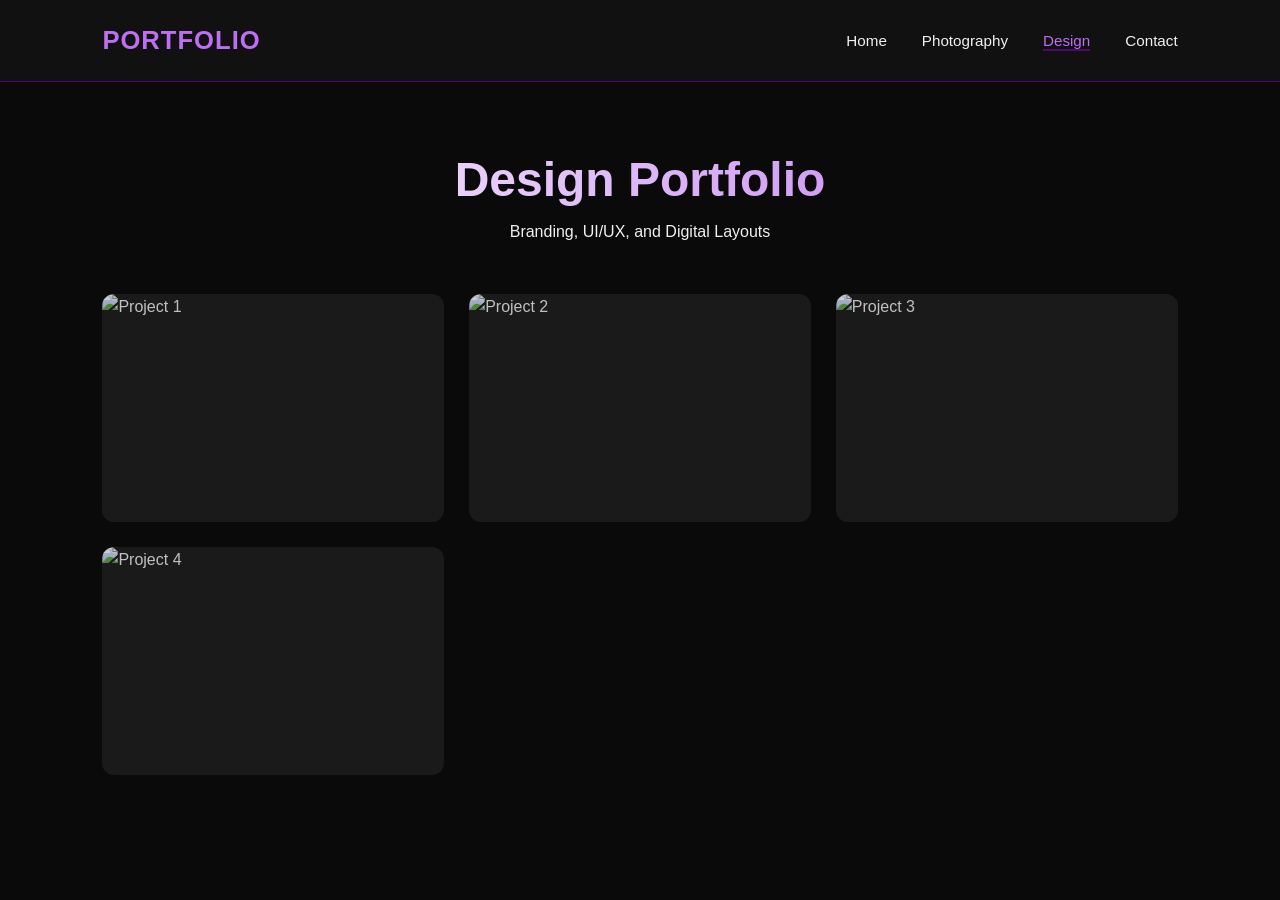
==== design.html @ a0b6dbf7 "Add files via upload" ====
<!DOCTYPE html>
<html lang="en">
<head>
    <meta charset="UTF-8">
    <meta name="viewport" content="width=device-width, initial-scale=1.0">
    <title>Design Portfolio | Portfolio</title>
    <link rel="stylesheet" href="style.css">
</head>
<body>
    <nav>
        <div class="logo">PORTFOLIO</div>
        <ul>
            <li><a href="index.html">Home</a></li>
            <li><a href="photography.html">Photography</a></li>
            <li><a href="design.html">Design</a></li>
            <li><a href="contact.html">Contact</a></li>
        </ul>
    </nav>

    <div class="gallery-container">
        <header class="gallery-header">
            <h1>Design Portfolio</h1>
            <p>Branding, UI/UX, and Digital Layouts</p>
        </header>

        <div class="gallery-grid design-rect">
            <div class="gallery-item"><img src="design1.jpg" alt="Project 1"></div>
            <div class="gallery-item"><img src="design2.jpg" alt="Project 2"></div>
            <div class="gallery-item"><img src="design3.jpg" alt="Project 3"></div>
            <div class="gallery-item"><img src="design4.jpg" alt="Project 4"></div>
        </div>
    </div>

    <script src="script.js"></script>
</body>
</html>
---- style.css ----
/* --- Global Reset & Variables --- */
:root {
    --bg-dark: #0a0a0a;
    --bg-surface: #121212;
    --primary-purple: #bc6ff1;
    --deep-purple: #892cdc;
    --dark-purple: #52057b;
    --text-main: #f0f0f0;
    --text-dim: #b4aee8;
    --transition: all 0.4s cubic-bezier(0.25, 0.8, 0.25, 1);
}

* {
    margin: 0;
    padding: 0;
    box-sizing: border-box;
    font-family: 'Inter', -apple-system, sans-serif;
}

body {
    background-color: var(--bg-dark);
    color: var(--text-main);
    line-height: 1.6;
    overflow-x: hidden;
}

/* --- Navigation --- */
nav {
    display: flex;
    justify-content: space-between;
    align-items: center;
    padding: 20px 8%;
    background: rgba(18, 18, 18, 0.95);
    backdrop-filter: blur(10px);
    border-bottom: 1px solid var(--dark-purple);
    position: sticky;
    top: 0;
    z-index: 1000;
}

.logo {
    font-size: 1.6rem;
    font-weight: 800;
    color: var(--primary-purple);
    letter-spacing: 1px;
}

nav ul {
    display: flex;
    list-style: none;
}

nav ul li { margin-left: 35px; }

nav a {
    color: var(--text-main);
    text-decoration: none;
    font-size: 0.95rem;
    font-weight: 500;
    transition: var(--transition);
}

nav a:hover {
    color: var(--primary-purple);
    text-shadow: 0 0 8px var(--deep-purple);
}

/* --- Home: Slideshow --- */
.slider {
    width: 100%;
    height: 70vh;
    overflow: hidden;
    position: relative;
}

.slides {
    display: flex;
    width: 500%;
    height: 100%;
    animation: slide 15s infinite ease-in-out;
}

.slides img {
    width: 20%;
    object-fit: cover;
}

@keyframes slide {
    0%, 15% { transform: translateX(0); }
    20%, 35% { transform: translateX(-20%); }
    40%, 55% { transform: translateX(-40%); }
    60%, 75% { transform: translateX(-60%); }
    80%, 95% { transform: translateX(-80%); }
    100% { transform: translateX(0); }
}

/* --- Home: Feature Row --- */
.home-row {
    display: grid;
    grid-template-columns: repeat(auto-fit, minmax(300px, 1fr));
    gap: 40px;
    padding: 80px 8%;
}

.feature-card {
    background: var(--bg-surface);
    padding-bottom: 25px;
    border-radius: 15px;
    overflow: hidden;
    border: 1px solid #222;
    text-align: center;
    transition: var(--transition);
}

.feature-card:hover {
    transform: translateY(-10px);
    border-color: var(--dark-purple);
}

.feature-card img {
    width: 100%;
    height: 250px;
    object-fit: cover;
    border-bottom: 4px solid var(--dark-purple);
}

.feature-card p {
    padding: 20px;
    color: var(--text-dim);
}

/* --- Galleries (Photography & Design) --- */
.gallery-container { padding: 60px 8%; }

.gallery-header {
    margin-bottom: 50px;
    text-align: center;
}

.gallery-header h1 {
    font-size: 3rem;
    background: linear-gradient(to right, #fff, var(--primary-purple));
    -webkit-background-clip: text;
    -webkit-text-fill-color: transparent;
}

.gallery-grid {
    display: grid;
    grid-template-columns: repeat(auto-fill, minmax(320px, 1fr));
    gap: 25px;
}

.gallery-item {
    border-radius: 12px;
    overflow: hidden;
    background: #1a1a1a;
}

.gallery-item img {
    width: 100%;
    display: block;
    transition: var(--transition);
    filter: brightness(0.8);
}

/* Photography Square look / Design Rectangle look */
.photo-grid img { aspect-ratio: 1 / 1; object-fit: cover; }
.design-rect img { aspect-ratio: 3 / 2; object-fit: cover; }

.gallery-item img:hover {
    filter: brightness(1.1);
    transform: scale(1.05);
}

/* --- Contact Page --- */
.contact-container {
    display: flex;
    align-items: center;
    padding: 80px 8%;
    gap: 80px;
    min-height: 85vh;
}

.contact-image { flex: 1; }

.contact-image img {
    width: 100%;
    border-radius: 30px;
    box-shadow: 25px 25px 0px var(--dark-purple);
}

.contact-info { flex: 1; }

.social-links { margin-top: 30px; }

.social-link {
    display: inline-block;
    padding: 12px 28px;
    margin: 0 15px 15px 0;
    border: 2px solid var(--dark-purple);
    border-radius: 50px;
    color: var(--text-main);
    text-decoration: none;
    font-weight: 600;
    transition: var(--transition);
}

.social-link:hover {
    background: var(--dark-purple);
    border-color: var(--primary-purple);
}

/* --- Easter Egg --- */
.easter-egg-btn {
    position: fixed;
    bottom: 30px;
    right: 30px;
    font-size: 2.5rem;
    cursor: pointer;
    filter: drop-shadow(0 0 10px var(--deep-purple));
    transition: var(--transition);
}

.easter-egg-btn:hover { transform: scale(1.2) rotate(15deg); }

#funny-photo {
    display: none;
    position: fixed;
    top: 50%;
    left: 50%;
    transform: translate(-50%, -50%);
    max-width: 90vw;
    max-height: 80vh;
    border: 8px solid var(--primary-purple);
    border-radius: 20px;
    box-shadow: 0 0 100px rgba(0,0,0,0.9);
    z-index: 2000;
}

/* --- Responsive --- */
@media (max-width: 900px) {
    .contact-container { flex-direction: column; text-align: center; }
    .contact-image img { box-shadow: 0 15px 0px var(--dark-purple); }
}
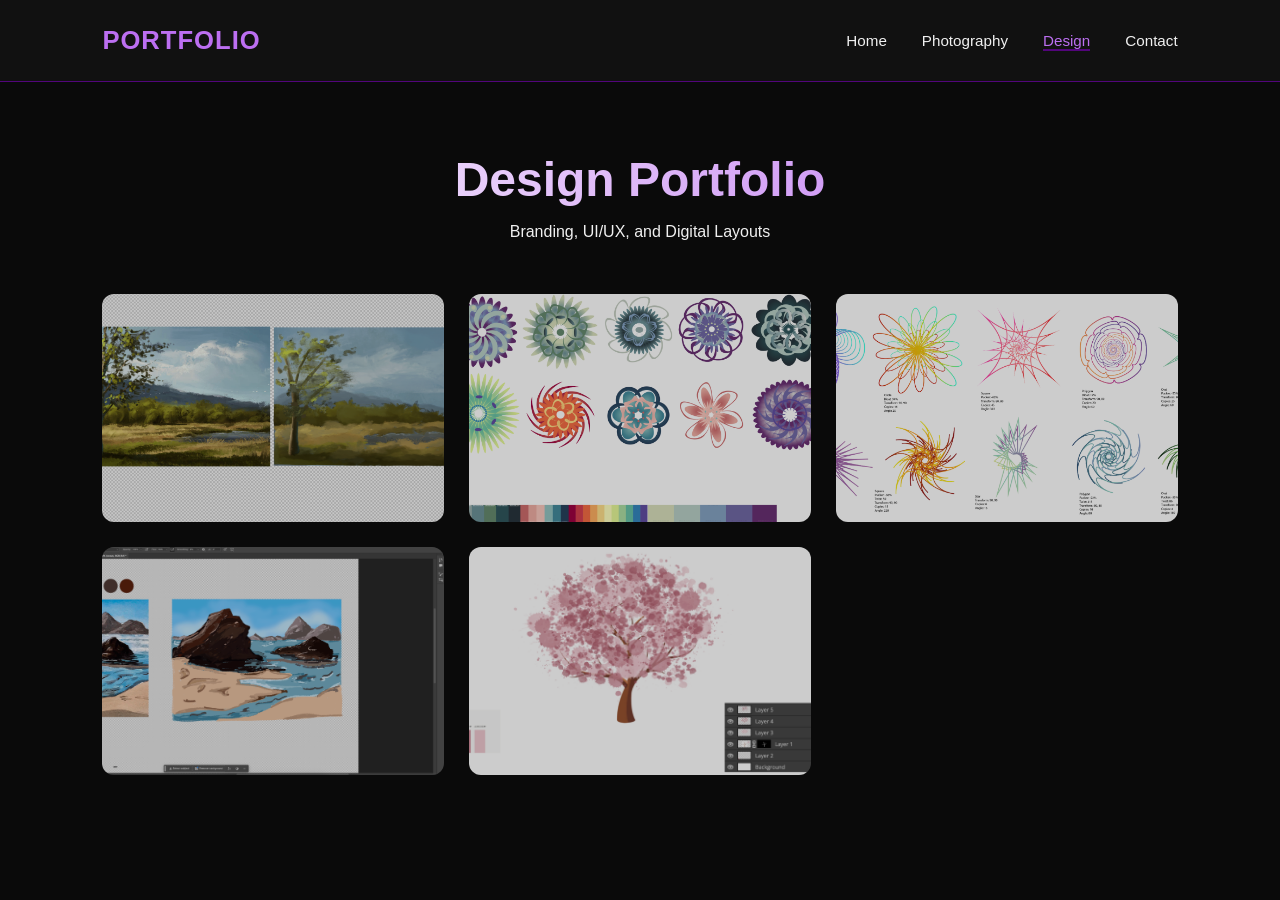
==== commit 7777c42d: "Add files via upload" ====
--- a/design.html
+++ b/design.html
@@ -28,6 +28,7 @@
             <div class="gallery-item"><img src="design2.jpg" alt="Project 2"></div>
             <div class="gallery-item"><img src="design3.jpg" alt="Project 3"></div>
             <div class="gallery-item"><img src="design4.jpg" alt="Project 4"></div>
+            <div class="gallery-item"><img src="design5.jpg" alt="Project 5"></div>
         </div>
     </div>
 
